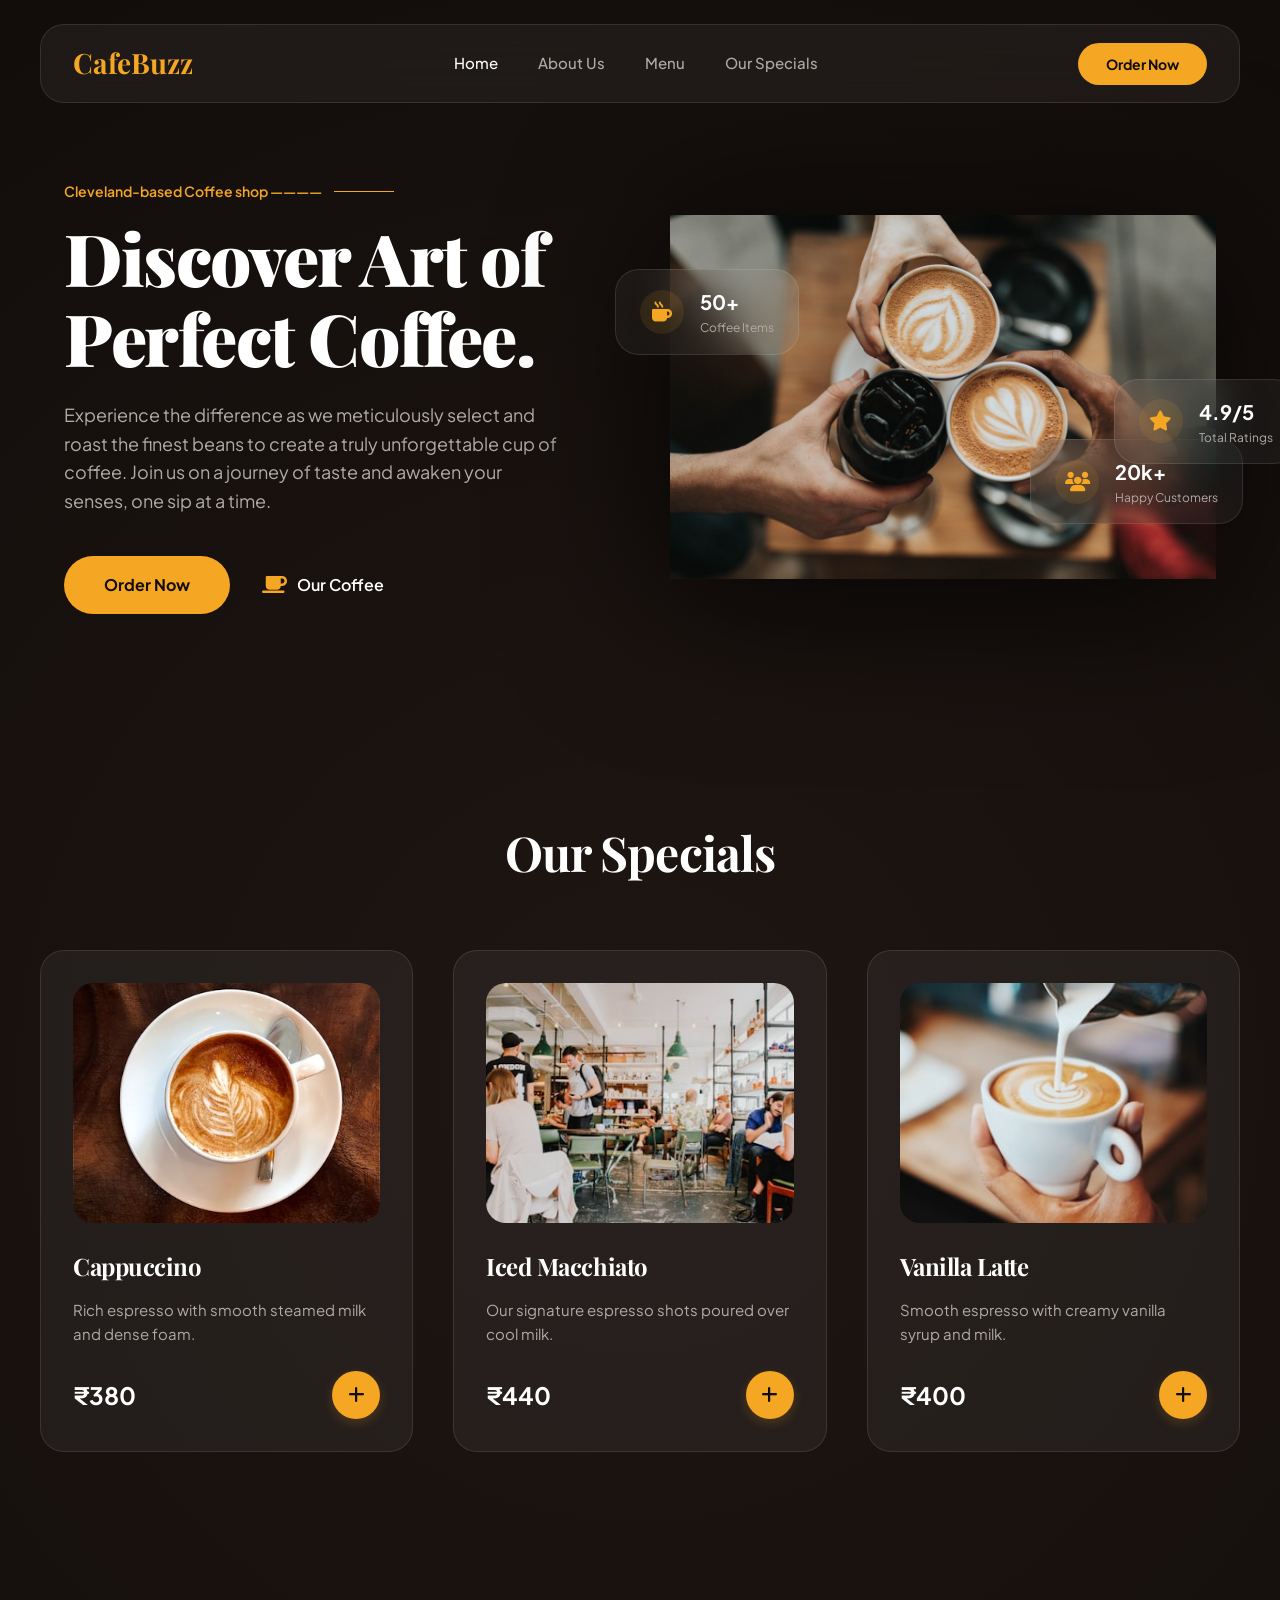
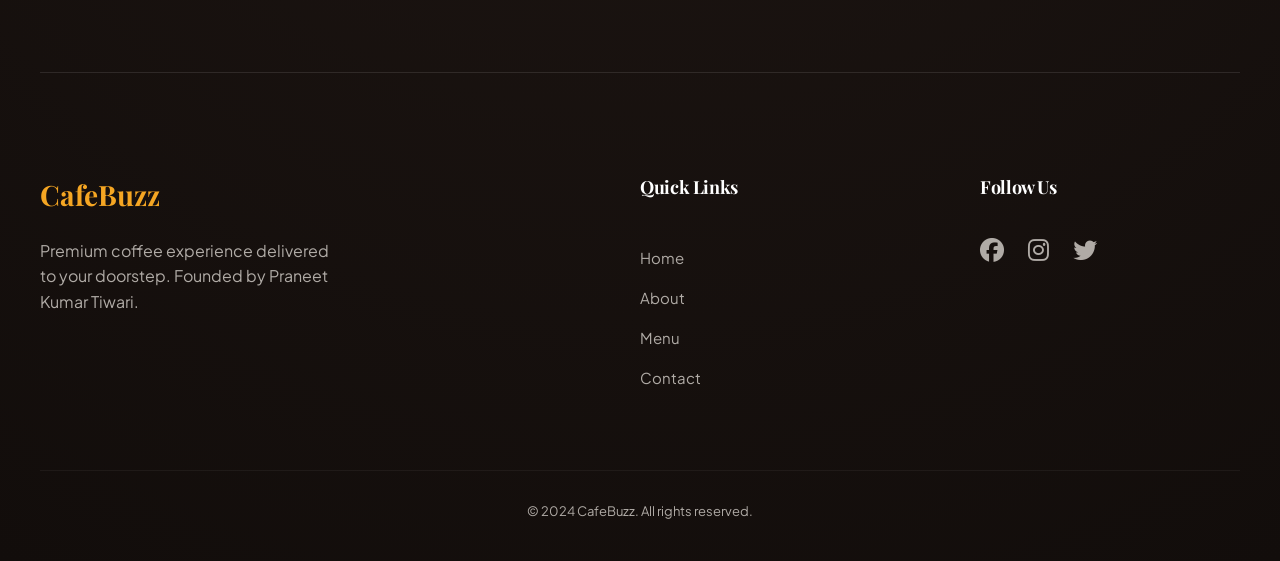
==== index.html @ 442a0c6e "Initial commit including UI, local assets, and detailed README" ====
<!DOCTYPE html>
<html lang="en">
<head>
    <meta charset="UTF-8">
    <meta name="viewport" content="width=device-width, initial-scale=1.0">
    <title>CafeBuzz | Brewed for Moments that Matter</title>
    <link rel="stylesheet" href="style.css">
    <!-- FontAwesome for Icons -->
    <link rel="stylesheet" href="https://cdnjs.cloudflare.com/ajax/libs/font-awesome/6.4.0/css/all.min.css">
</head>
<body>

    <nav class="navbar glass">
        <div class="nav-logo">CafeBuzz</div>
        <div class="nav-links">
            <a href="index.html" class="nav-link active">Home</a>
            <a href="about.html" class="nav-link">About Us</a>
            <a href="menu.html" class="nav-link">Menu</a>
            <a href="contact.html" class="nav-link">Our Specials</a>
        </div>
        <div class="nav-btns">
            <!-- <a href="#" class="btn-login">Login</a> -->
            <a href="contact.html" class="btn-signup">Order Now</a>
        </div>
    </nav>

    <main>
        <!-- Hero Section -->
        <section class="hero">
            <div class="container hero-container">
                <div class="hero-content">
                    <p class="hero-subtitle">Cleveland-based Coffee shop ————</p>
                    <h1 class="hero-title animate-fade-in">Discover Art of Perfect Coffee.</h1>
                    <p class="hero-description">Experience the difference as we meticulously select and roast the finest beans to create a truly unforgettable cup of coffee. Join us on a journey of taste and awaken your senses, one sip at a time.</p>
                    
                    <div class="hero-cta">
                        <a href="menu.html" class="btn-order">Order Now</a>
                        <a href="menu.html" class="btn-coffee-text">
                           <i class="fas fa-coffee"></i> Our Coffee
                        </a>
                    </div>
                </div>
                
                <div class="hero-image-container">
                    <img src="assets/hero.jpg" alt="Coffee Splash" class="hero-splash">
                    
                    <!-- Floating Stats Cards -->
                    <div class="stat-card glass car-1">
                        <div class="stat-icon"><i class="fas fa-mug-hot"></i></div>
                        <div class="stat-info">
                            <span class="stat-number">50+</span>
                            <span class="stat-label">Coffee Items</span>
                        </div>
                    </div>
                    
                    <div class="stat-card glass car-2">
                        <div class="stat-icon"><i class="fas fa-users"></i></div>
                        <div class="stat-info">
                            <span class="stat-number">20k+</span>
                            <span class="stat-label">Happy Customers</span>
                        </div>
                    </div>
                    
                    <div class="stat-card glass car-3">
                        <div class="stat-icon"><i class="fas fa-star"></i></div>
                        <div class="stat-info">
                            <span class="stat-number">4.9/5</span>
                            <span class="stat-label">Total Ratings</span>
                        </div>
                    </div>
                </div>
            </div>
        </section>
        
        <!-- Featured Menu / Specials -->
        <section class="specials container">
            <h2 class="section-title">Our Specials</h2>
            <div class="specials-grid">
                <!-- Special 1 -->
                <div class="special-card glass">
                    <div class="special-img">
                         <img src="assets/cappuccino.jpg" alt="Cappuccino">
                    </div>
                    <div class="special-details">
                        <h3>Cappuccino</h3>
                        <p>Rich espresso with smooth steamed milk and dense foam.</p>
                        <div class="special-footer">
                            <span class="price">₹380</span>
                            <button class="add-to-cart"><i class="fas fa-plus"></i></button>
                        </div>
                    </div>
                </div>
                <!-- Special 2 -->
                <div class="special-card glass">
                    <div class="special-img">
                         <img src="assets/macchiato.jpg" alt="Iced Macchiato">
                    </div>
                    <div class="special-details">
                        <h3>Iced Macchiato</h3>
                        <p>Our signature espresso shots poured over cool milk.</p>
                        <div class="special-footer">
                            <span class="price">₹440</span>
                            <button class="add-to-cart"><i class="fas fa-plus"></i></button>
                        </div>
                    </div>
                </div>
                <!-- Special 3 -->
                <div class="special-card glass">
                    <div class="special-img">
                         <img src="assets/latte.jpg" alt="Vanilla Latte">
                    </div>
                    <div class="special-details">
                        <h3>Vanilla Latte</h3>
                        <p>Smooth espresso with creamy vanilla syrup and milk.</p>
                        <div class="special-footer">
                            <span class="price">₹400</span>
                            <button class="add-to-cart"><i class="fas fa-plus"></i></button>
                        </div>
                    </div>
                </div>
            </div>
        </section>
    </main>

    <footer class="footer container">
        <div class="footer-grid">
            <div class="footer-brand">
                <div class="nav-logo">CafeBuzz</div>
                <p>Premium coffee experience delivered to your doorstep. Founded by Praneet Kumar Tiwari.</p>
            </div>
            <div class="footer-links">
                <h4>Quick Links</h4>
                <a href="index.html">Home</a>
                <a href="about.html">About</a>
                <a href="menu.html">Menu</a>
                <a href="contact.html">Contact</a>
            </div>
            <div class="footer-social">
                <h4>Follow Us</h4>
                <div class="social-icons">
                    <a href="#"><i class="fab fa-facebook"></i></a>
                    <a href="#"><i class="fab fa-instagram"></i></a>
                    <a href="#"><i class="fab fa-twitter"></i></a>
                </div>
            </div>
        </div>
        <div class="footer-bottom">
            <p>&copy; 2024 CafeBuzz. All rights reserved.</p>
        </div>
    </footer>

    <script src="script.js"></script>
</body>
</html>
---- style.css ----
@import url('https://fonts.googleapis.com/css2?family=Playfair+Display:wght@700;900&family=Plus+Jakarta+Sans:wght@300;400;500;600;700&display=swap');

:root {
    /* Colors - Inspired by Dribbble */
    --bg-color: #120D0B;
    --bg-gradient: radial-gradient(circle at center, #1E1613 0%, #120D0B 100%);
    --accent-color: #F5A623;
    --accent-hover: #E09512;
    --text-primary: #FFFFFF;
    --text-secondary: #B0ABA6;
    --glass-bg: rgba(255, 255, 255, 0.05);
    --glass-border: rgba(255, 255, 255, 0.1);
    --glass-blur: blur(24px);
    
    /* Typography */
    --font-heading: 'Playfair Display', serif;
    --font-body: 'Plus Jakarta Sans', sans-serif;
    
    /* Spacing & Radius */
    --radius-xl: 24px;
    --spacing-unit: 8px;
    --max-width: 1200px;
}

/* Reset */
* {
    margin: 0;
    padding: 0;
    box-sizing: border-box;
}

html {
    scroll-behavior: smooth;
}

body {
    background: var(--bg-color);
    background: var(--bg-gradient);
    color: var(--text-primary);
    font-family: var(--font-body);
    line-height: 1.6;
    overflow-x: hidden;
    min-height: 100vh;
}

h1, h2, h3, h4 {
    font-family: var(--font-heading);
    letter-spacing: -0.02em;
}

a {
    text-decoration: none;
    color: inherit;
    transition: all 0.3s ease;
}

button {
    cursor: pointer;
    border: none;
    outline: none;
    transition: all 0.3s ease;
}

/* Layout Utilities */
.container {
    max-width: var(--max-width);
    margin: 0 auto;
    padding: 0 24px;
}

.glass {
    background: var(--glass-bg);
    backdrop-filter: var(--glass-blur);
    -webkit-backdrop-filter: var(--glass-blur);
    border: 1px solid var(--glass-border);
    border-radius: var(--radius-xl);
}

.flex { display: flex; }
.align-center { align-items: center; }
.justify-between { justify-content: space-between; }
.grid { display: grid; }

/* Animations */
@keyframes fadeIn {
    from { opacity: 0; transform: translateY(20px); }
    to { opacity: 1; transform: translateY(0); }
}

@keyframes float {
    0%, 100% { transform: translateY(0); }
    50% { transform: translateY(-10px); }
}

.animate-fade-in {
    animation: fadeIn 0.8s ease-out forwards;
}

/* Navbar */
.navbar {
    position: fixed;
    top: 24px;
    left: 50%;
    transform: translateX(-50%);
    width: calc(100% - 48px);
    max-width: var(--max-width);
    padding: 16px 32px;
    z-index: 1000;
    display: flex;
    justify-content: space-between;
    align-items: center;
}

.nav-logo {
    font-family: var(--font-heading);
    font-size: 28px;
    font-weight: 700;
    color: var(--accent-color);
}

.nav-links {
    display: flex;
    gap: 40px;
}

.nav-link {
    font-size: 15px;
    font-weight: 500;
    color: var(--text-secondary);
}

.nav-link:hover, .nav-link.active {
    color: var(--text-primary);
}

.btn-signup {
    background: var(--accent-color);
    color: var(--bg-color);
    padding: 12px 28px;
    border-radius: 100px;
    font-weight: 700;
    font-size: 14px;
}

.btn-signup:hover {
    background: var(--accent-hover);
    transform: translateY(-2px);
    box-shadow: 0 8px 24px rgba(245, 166, 35, 0.3);
}

/* Hero Section */
.hero {
    padding-top: 180px;
    padding-bottom: 100px;
    position: relative;
}

.hero-container {
    display: grid;
    grid-template-columns: 1fr 1fr;
    gap: 60px;
    align-items: center;
}

.hero-subtitle {
    color: var(--accent-color);
    font-size: 14px;
    font-weight: 600;
    margin-bottom: 16px;
    display: flex;
    align-items: center;
    gap: 12px;
}

.hero-subtitle::after {
    content: '';
    width: 60px;
    height: 1px;
    background: var(--accent-color);
}

.hero-title {
    font-size: 72px;
    line-height: 1.1;
    margin-bottom: 24px;
    font-weight: 900;
}

.hero-description {
    color: var(--text-secondary);
    font-size: 18px;
    margin-bottom: 40px;
    max-width: 500px;
}

.hero-cta {
    display: flex;
    gap: 32px;
    align-items: center;
}

.btn-order {
    background: var(--accent-color);
    padding: 16px 40px;
    border-radius: 100px;
    color: var(--bg-color);
    font-weight: 700;
    font-size: 16px;
}

.btn-order:hover {
    background: var(--accent-hover);
    transform: scale(1.05);
}

.btn-coffee-text {
    font-weight: 600;
    color: var(--text-primary);
    display: flex;
    align-items: center;
    gap: 10px;
    font-size: 16px;
}

.btn-coffee-text i {
    color: var(--accent-color);
    font-size: 20px;
}

/* Hero Image & Cards */
.hero-image-container {
    position: relative;
    display: flex;
    justify-content: center;
}

.hero-splash {
    width: 100%;
    max-width: 550px;
    filter: drop-shadow(0 20px 80px rgba(0,0,0,0.8));
    animation: float 6s ease-in-out infinite;
}

.stat-card {
    position: absolute;
    padding: 16px 24px;
    display: flex;
    gap: 16px;
    align-items: center;
    width: fit-content;
    z-index: 10;
}

.stat-icon {
    font-size: 20px;
    color: var(--accent-color);
    background: rgba(245, 166, 35, 0.1);
    width: 44px;
    height: 44px;
    border-radius: 50%;
    display: flex;
    align-items: center;
    justify-content: center;
}

.stat-number {
    display: block;
    font-size: 20px;
    font-weight: 700;
}

.stat-label {
    display: block;
    font-size: 12px;
    color: var(--text-secondary);
    white-space: nowrap;
}

.car-1 { top: 15%; left: -10%; animation: float 4s ease-in-out infinite; }
.car-2 { bottom: 15%; right: -5%; animation: float 5s ease-in-out infinite 0.5s; }
.car-3 { top: 45%; right: -15%; animation: float 4.5s ease-in-out infinite 1s; }

/* Specials */
.specials {
    padding: 100px 0;
}

.section-title {
    font-size: 48px;
    margin-bottom: 60px;
    text-align: center;
}

.specials-grid {
    display: grid;
    grid-template-columns: repeat(auto-fit, minmax(320px, 1fr));
    gap: 40px;
}

.special-card {
    padding: 32px;
    transition: all 0.4s cubic-bezier(0.175, 0.885, 0.32, 1.275);
}

.special-card:hover {
    transform: translateY(-15px) scale(1.02);
    background: rgba(255, 255, 255, 0.08);
    border-color: rgba(245, 166, 35, 0.3);
}

.special-img {
    height: 240px;
    border-radius: 20px;
    overflow: hidden;
    margin-bottom: 24px;
}

.special-img img {
    width: 100%;
    height: 100%;
    object-fit: cover;
    transition: transform 0.6s ease;
}

.special-card:hover .special-img img {
    transform: scale(1.1);
}

.special-details h3 {
    font-size: 24px;
    margin-bottom: 12px;
}

.special-details p {
    color: var(--text-secondary);
    font-size: 15px;
    margin-bottom: 28px;
    height: 45px;
    overflow: hidden;
}

.special-footer {
    display: flex;
    justify-content: space-between;
    align-items: center;
}

.price {
    font-size: 24px;
    font-weight: 700;
}

.add-to-cart {
    background: var(--accent-color);
    color: var(--bg-color);
    width: 48px;
    height: 48px;
    border-radius: 50%;
    display: flex;
    align-items: center;
    justify-content: center;
    font-size: 18px;
    box-shadow: 0 4px 12px rgba(245, 166, 35, 0.2);
}

.add-to-cart:hover {
    transform: rotate(90deg);
    background: var(--accent-hover);
}

/* Footer */
.footer {
    padding: 100px 0 40px;
    border-top: 1px solid var(--glass-border);
    margin-top: 120px;
}

.footer-grid {
    display: grid;
    grid-template-columns: 2fr 1fr 1fr;
    gap: 80px;
}

.footer-brand .nav-logo {
    margin-bottom: 20px;
}

.footer-brand p {
    color: var(--text-secondary);
    max-width: 300px;
}

.footer h4 {
    font-size: 18px;
    margin-bottom: 28px;
    color: var(--text-primary);
}

.footer-links {
    display: flex;
    flex-direction: column;
    gap: 16px;
}

.footer-links a {
    color: var(--text-secondary);
    font-size: 15px;
}

.footer-links a:hover {
    color: var(--accent-color);
    padding-left: 5px;
}

.social-icons {
    display: flex;
    gap: 24px;
}

.social-icons a {
    font-size: 24px;
    color: var(--text-secondary);
}

.social-icons a:hover {
    color: var(--accent-color);
    transform: translateY(-5px);
}

.footer-bottom {
    margin-top: 80px;
    padding-top: 30px;
    text-align: center;
    color: var(--text-secondary);
    font-size: 13px;
    border-top: 1px solid rgba(255, 255, 255, 0.05);
}

/* Custom Scrollbar */
::-webkit-scrollbar {
    width: 8px;
}

::-webkit-scrollbar-track {
    background: var(--bg-color);
}

::-webkit-scrollbar-thumb {
    background: var(--glass-border);
    border-radius: 10px;
}

::-webkit-scrollbar-thumb:hover {
    background: var(--text-secondary);
}

/* Responsiveness */
@media (max-width: 992px) {
    .hero-container {
        grid-template-columns: 1fr;
        text-align: center;
        gap: 80px;
    }
    
    .hero-subtitle {
        justify-content: center;
    }
    
    .hero-description {
        margin: 0 auto 40px;
    }
    
    .hero-cta {
        justify-content: center;
    }
    
    .hero-title {
        font-size: 56px;
    }
}

@media (max-width: 768px) {
    .navbar {
        top: 0;
        width: 100%;
        border-radius: 0;
        padding: 20px;
    }
    
    .nav-links {
        display: none; /* Mobile menu needed */
    }
    
    .hero-title {
        font-size: 40px;
    }
    
    .stat-card {
        padding: 12px 16px;
    }
    
    .footer-grid {
        grid-template-columns: 1fr;
        gap: 40px;
    }
}
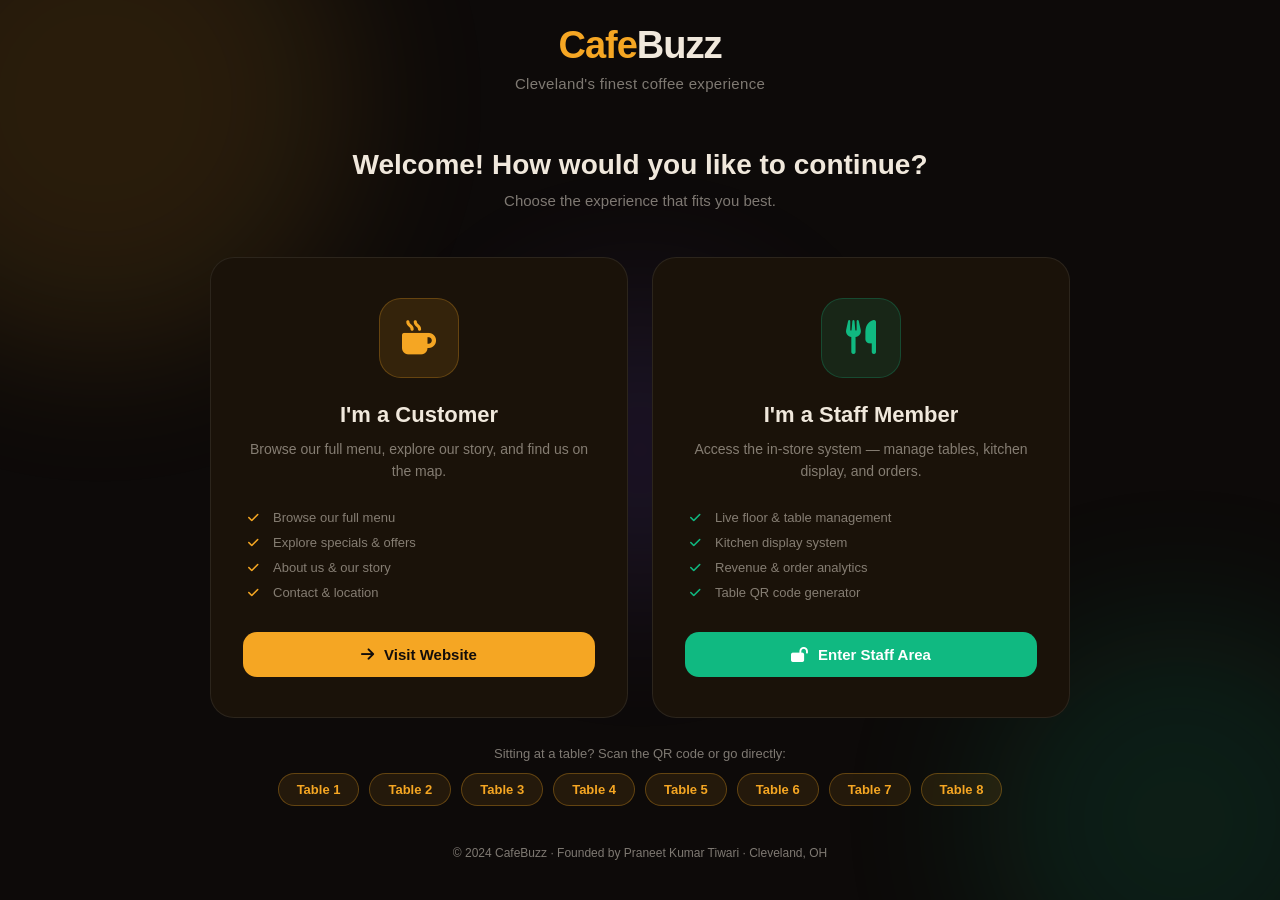
==== commit 6d571f42: "Made portal the new index and moved original index to home.html" ====
--- a/index.html
+++ b/index.html
@@ -1,154 +1,255 @@
 <!DOCTYPE html>
 <html lang="en">
 <head>
-    <meta charset="UTF-8">
-    <meta name="viewport" content="width=device-width, initial-scale=1.0">
-    <title>CafeBuzz | Brewed for Moments that Matter</title>
-    <link rel="stylesheet" href="style.css">
-    <!-- FontAwesome for Icons -->
-    <link rel="stylesheet" href="https://cdnjs.cloudflare.com/ajax/libs/font-awesome/6.4.0/css/all.min.css">
+  <meta charset="UTF-8">
+  <meta name="viewport" content="width=device-width, initial-scale=1.0">
+  <title>CafeBuzz | Welcome</title>
+  <link rel="stylesheet" href="https://cdnjs.cloudflare.com/ajax/libs/font-awesome/6.4.0/css/all.min.css">
+  <style>
+    @import url('https://fonts.googleapis.com/css2?family=Inter:wght@400;600;700;800;900&display=swap');
+    *, *::before, *::after { box-sizing: border-box; margin: 0; padding: 0; }
+
+    :root {
+      --bg:     #0d0a09;
+      --card:   #1a1209;
+      --accent: #F5A623;
+      --text:   #f0e8dc;
+      --muted:  rgba(240,232,220,0.5);
+      --green:  #10b981;
+      --border: rgba(255,255,255,0.08);
+    }
+
+    body {
+      font-family: 'Inter', sans-serif;
+      background: var(--bg);
+      color: var(--text);
+      min-height: 100vh;
+      display: flex;
+      flex-direction: column;
+      align-items: center;
+      justify-content: center;
+      padding: 24px;
+      overflow-x: hidden;
+      overflow-y: auto;
+      padding-bottom: 40px;
+    }
+
+    /* Animated background blobs */
+    .blob {
+      position: fixed;
+      border-radius: 50%;
+      filter: blur(80px);
+      opacity: 0.12;
+      animation: float 8s ease-in-out infinite;
+      pointer-events: none;
+      z-index: 0;
+    }
+    .blob-1 { width: 500px; height: 500px; background: #F5A623; top: -150px; left: -150px; animation-delay: 0s; }
+    .blob-2 { width: 400px; height: 400px; background: #10b981; bottom: -120px; right: -100px; animation-delay: 3s; }
+    .blob-3 { width: 300px; height: 300px; background: #8b5cf6; top: 50%; left: 50%; transform: translate(-50%,-50%); animation-delay: 5s; }
+    @keyframes float {
+      0%,100% { transform: translateY(0) scale(1); }
+      50%      { transform: translateY(-30px) scale(1.05); }
+    }
+
+    /* CONTENT */
+    .portal-wrap {
+      position: relative; z-index: 1;
+      display: flex; flex-direction: column;
+      align-items: center; text-align: center;
+      max-width: 860px; width: 100%;
+    }
+
+    .logo {
+      font-size: 38px; font-weight: 900;
+      color: var(--accent); letter-spacing: -1px;
+      margin-bottom: 8px;
+    }
+    .logo span { color: var(--text); }
+
+    .tagline {
+      font-size: 15px; color: var(--muted);
+      margin-bottom: 56px; letter-spacing: 0.3px;
+    }
+
+    .welcome-text {
+      font-size: 28px; font-weight: 800;
+      margin-bottom: 10px; line-height: 1.2;
+    }
+    .welcome-sub {
+      font-size: 15px; color: var(--muted);
+      margin-bottom: 48px;
+    }
+
+    /* CARDS */
+    .cards { display: grid; grid-template-columns: 1fr 1fr; gap: 24px; width: 100%; }
+
+    .portal-card {
+      background: var(--card);
+      border: 1px solid var(--border);
+      border-radius: 24px;
+      padding: 40px 32px;
+      cursor: pointer;
+      text-decoration: none;
+      color: var(--text);
+      transition: transform 0.3s, border-color 0.3s, box-shadow 0.3s;
+      display: flex; flex-direction: column; align-items: center;
+      position: relative; overflow: hidden;
+    }
+    .portal-card::before {
+      content: '';
+      position: absolute; inset: 0;
+      opacity: 0; transition: opacity 0.3s;
+    }
+    .portal-card.customer::before { background: radial-gradient(circle at top left, rgba(245,166,35,0.08), transparent 70%); }
+    .portal-card.staff::before    { background: radial-gradient(circle at top left, rgba(16,185,129,0.08), transparent 70%); }
+
+    .portal-card:hover { transform: translateY(-8px); }
+    .portal-card.customer:hover { border-color: rgba(245,166,35,0.6); box-shadow: 0 20px 60px rgba(245,166,35,0.12); }
+    .portal-card.staff:hover    { border-color: rgba(16,185,129,0.6);  box-shadow: 0 20px 60px rgba(16,185,129,0.12); }
+    .portal-card.customer:hover::before { opacity: 1; }
+    .portal-card.staff:hover::before    { opacity: 1; }
+
+    .card-icon {
+      width: 80px; height: 80px; border-radius: 22px;
+      display: flex; align-items: center; justify-content: center;
+      font-size: 34px; margin-bottom: 24px;
+      transition: transform 0.3s;
+    }
+    .portal-card:hover .card-icon { transform: scale(1.1) rotate(-5deg); }
+    .customer .card-icon { background: rgba(245,166,35,0.12); color: var(--accent); border: 1px solid rgba(245,166,35,0.25); }
+    .staff    .card-icon { background: rgba(16,185,129,0.12); color: var(--green);  border: 1px solid rgba(16,185,129,0.25); }
+
+    .card-title { font-size: 22px; font-weight: 800; margin-bottom: 10px; }
+    .card-desc  { font-size: 14px; color: var(--muted); line-height: 1.6; margin-bottom: 28px; }
+
+    .card-features {
+      list-style: none; text-align: left; width: 100%;
+      display: flex; flex-direction: column; gap: 10px;
+      margin-bottom: 32px;
+    }
+    .card-features li {
+      display: flex; align-items: center; gap: 10px;
+      font-size: 13px; color: var(--muted);
+    }
+    .card-features li i { font-size: 12px; width: 20px; text-align: center; }
+    .customer .card-features li i { color: var(--accent); }
+    .staff    .card-features li i { color: var(--green); }
+
+    .card-btn {
+      width: 100%; padding: 14px;
+      border: none; border-radius: 14px;
+      font-size: 15px; font-weight: 800;
+      cursor: pointer; transition: 0.25s;
+      display: flex; align-items: center; justify-content: center; gap: 10px;
+    }
+    .customer .card-btn { background: var(--accent); color: #120D0B; }
+    .customer .card-btn:hover { background: #e09520; }
+    .staff    .card-btn { background: var(--green); color: #fff; }
+    .staff    .card-btn:hover { background: #0da271; }
+
+    /* STAFF SUBMENU */
+    .staff-submenu {
+      display: none;
+      position: absolute; bottom: -160px; left: 0; right: 0;
+      background: #1f1a10;
+      border: 1px solid rgba(16,185,129,0.3);
+      border-radius: 16px;
+      padding: 16px;
+      z-index: 10;
+      flex-direction: column; gap: 8px;
+      box-shadow: 0 20px 60px rgba(0,0,0,0.5);
+    }
+    .staff-submenu.visible { display: flex; }
+    .sub-link {
+      display: flex; align-items: center; gap: 12px;
+      padding: 12px 16px; border-radius: 10px;
+      background: rgba(255,255,255,0.04);
+      text-decoration: none; color: var(--text);
+      font-size: 14px; font-weight: 600;
+      transition: 0.2s;
+    }
+    .sub-link:hover { background: rgba(16,185,129,0.1); color: var(--green); }
+    .sub-link i { width: 20px; text-align: center; color: var(--green); }
+
+    /* FOOTER */
+    .portal-footer {
+      margin-top: 40px; font-size: 12px; color: var(--muted);
+      position: relative; z-index: 1;
+    }
+
+    /* RESPONSIVE */
+    @media (max-width: 640px) {
+      .cards { grid-template-columns: 1fr; }
+      .welcome-text { font-size: 22px; }
+      .logo { font-size: 30px; }
+    }
+  </style>
 </head>
 <body>
 
-    <nav class="navbar glass">
-        <div class="nav-logo">CafeBuzz</div>
-        <div class="nav-links">
-            <a href="index.html" class="nav-link active">Home</a>
-            <a href="about.html" class="nav-link">About Us</a>
-            <a href="menu.html" class="nav-link">Menu</a>
-            <a href="contact.html" class="nav-link">Our Specials</a>
-        </div>
-        <div class="nav-btns">
-            <!-- <a href="#" class="btn-login">Login</a> -->
-            <a href="contact.html" class="btn-signup">Order Now</a>
-        </div>
-    </nav>
-
-    <main>
-        <!-- Hero Section -->
-        <section class="hero">
-            <div class="container hero-container">
-                <div class="hero-content">
-                    <p class="hero-subtitle">Cleveland-based Coffee shop ————</p>
-                    <h1 class="hero-title animate-fade-in">Discover Art of Perfect Coffee.</h1>
-                    <p class="hero-description">Experience the difference as we meticulously select and roast the finest beans to create a truly unforgettable cup of coffee. Join us on a journey of taste and awaken your senses, one sip at a time.</p>
-                    
-                    <div class="hero-cta">
-                        <a href="menu.html" class="btn-order">Order Now</a>
-                        <a href="menu.html" class="btn-coffee-text">
-                           <i class="fas fa-coffee"></i> Our Coffee
-                        </a>
-                    </div>
-                </div>
-                
-                <div class="hero-image-container">
-                    <img src="assets/hero.jpg" alt="Coffee Splash" class="hero-splash">
-                    
-                    <!-- Floating Stats Cards -->
-                    <div class="stat-card glass car-1">
-                        <div class="stat-icon"><i class="fas fa-mug-hot"></i></div>
-                        <div class="stat-info">
-                            <span class="stat-number">50+</span>
-                            <span class="stat-label">Coffee Items</span>
-                        </div>
-                    </div>
-                    
-                    <div class="stat-card glass car-2">
-                        <div class="stat-icon"><i class="fas fa-users"></i></div>
-                        <div class="stat-info">
-                            <span class="stat-number">20k+</span>
-                            <span class="stat-label">Happy Customers</span>
-                        </div>
-                    </div>
-                    
-                    <div class="stat-card glass car-3">
-                        <div class="stat-icon"><i class="fas fa-star"></i></div>
-                        <div class="stat-info">
-                            <span class="stat-number">4.9/5</span>
-                            <span class="stat-label">Total Ratings</span>
-                        </div>
-                    </div>
-                </div>
-            </div>
-        </section>
-        
-        <!-- Featured Menu / Specials -->
-        <section class="specials container">
-            <h2 class="section-title">Our Specials</h2>
-            <div class="specials-grid">
-                <!-- Special 1 -->
-                <div class="special-card glass">
-                    <div class="special-img">
-                         <img src="assets/cappuccino.jpg" alt="Cappuccino">
-                    </div>
-                    <div class="special-details">
-                        <h3>Cappuccino</h3>
-                        <p>Rich espresso with smooth steamed milk and dense foam.</p>
-                        <div class="special-footer">
-                            <span class="price">₹380</span>
-                            <button class="add-to-cart"><i class="fas fa-plus"></i></button>
-                        </div>
-                    </div>
-                </div>
-                <!-- Special 2 -->
-                <div class="special-card glass">
-                    <div class="special-img">
-                         <img src="assets/macchiato.jpg" alt="Iced Macchiato">
-                    </div>
-                    <div class="special-details">
-                        <h3>Iced Macchiato</h3>
-                        <p>Our signature espresso shots poured over cool milk.</p>
-                        <div class="special-footer">
-                            <span class="price">₹440</span>
-                            <button class="add-to-cart"><i class="fas fa-plus"></i></button>
-                        </div>
-                    </div>
-                </div>
-                <!-- Special 3 -->
-                <div class="special-card glass">
-                    <div class="special-img">
-                         <img src="assets/latte.jpg" alt="Vanilla Latte">
-                    </div>
-                    <div class="special-details">
-                        <h3>Vanilla Latte</h3>
-                        <p>Smooth espresso with creamy vanilla syrup and milk.</p>
-                        <div class="special-footer">
-                            <span class="price">₹400</span>
-                            <button class="add-to-cart"><i class="fas fa-plus"></i></button>
-                        </div>
-                    </div>
-                </div>
-            </div>
-        </section>
-    </main>
-
-    <footer class="footer container">
-        <div class="footer-grid">
-            <div class="footer-brand">
-                <div class="nav-logo">CafeBuzz</div>
-                <p>Premium coffee experience delivered to your doorstep. Founded by Praneet Kumar Tiwari.</p>
-            </div>
-            <div class="footer-links">
-                <h4>Quick Links</h4>
-                <a href="index.html">Home</a>
-                <a href="about.html">About</a>
-                <a href="menu.html">Menu</a>
-                <a href="contact.html">Contact</a>
-            </div>
-            <div class="footer-social">
-                <h4>Follow Us</h4>
-                <div class="social-icons">
-                    <a href="#"><i class="fab fa-facebook"></i></a>
-                    <a href="#"><i class="fab fa-instagram"></i></a>
-                    <a href="#"><i class="fab fa-twitter"></i></a>
-                </div>
-            </div>
-        </div>
-        <div class="footer-bottom">
-            <p>&copy; 2024 CafeBuzz. All rights reserved.</p>
-        </div>
-    </footer>
-
-    <script src="script.js"></script>
+<!-- BG BLOBS -->
+<div class="blob blob-1"></div>
+<div class="blob blob-2"></div>
+<div class="blob blob-3"></div>
+
+<div class="portal-wrap">
+
+  <div class="logo">Cafe<span>Buzz</span></div>
+  <p class="tagline">Cleveland's finest coffee experience</p>
+
+  <h1 class="welcome-text">Welcome! How would you like to continue?</h1>
+  <p class="welcome-sub">Choose the experience that fits you best.</p>
+
+  <div class="cards">
+
+    <!-- CUSTOMER CARD -->
+    <a href="home.html" class="portal-card customer">
+      <div class="card-icon"><i class="fas fa-mug-hot"></i></div>
+      <div class="card-title">I'm a Customer</div>
+      <p class="card-desc">Browse our full menu, explore our story, and find us on the map.</p>
+      <ul class="card-features">
+        <li><i class="fas fa-check"></i> Browse our full menu</li>
+        <li><i class="fas fa-check"></i> Explore specials & offers</li>
+        <li><i class="fas fa-check"></i> About us & our story</li>
+        <li><i class="fas fa-check"></i> Contact & location</li>
+      </ul>
+      <button class="card-btn"><i class="fas fa-arrow-right"></i> Visit Website</button>
+    </a>
+
+    <!-- STAFF CARD -->
+    <a href="admin.html" class="portal-card staff" id="staff-card">
+      <div class="card-icon"><i class="fas fa-utensils"></i></div>
+      <div class="card-title">I'm a Staff Member</div>
+      <p class="card-desc">Access the in-store system — manage tables, kitchen display, and orders.</p>
+      <ul class="card-features">
+        <li><i class="fas fa-check"></i> Live floor & table management</li>
+        <li><i class="fas fa-check"></i> Kitchen display system</li>
+        <li><i class="fas fa-check"></i> Revenue & order analytics</li>
+        <li><i class="fas fa-check"></i> Table QR code generator</li>
+      </ul>
+      <button class="card-btn" id="staff-btn"><i class="fas fa-lock-open"></i> Enter Staff Area</button>
+    </a>
+
+  </div>
+
+  <!-- DINE-IN SHORTCUT -->
+  <div style="margin-top:28px;z-index:1;position:relative;">
+    <p style="font-size:13px;color:var(--muted);margin-bottom:12px;">Sitting at a table? Scan the QR code or go directly:</p>
+    <div style="display:flex;gap:10px;flex-wrap:wrap;justify-content:center;">
+      <a href="table.html?table=1" style="padding:8px 18px;background:rgba(245,166,35,0.1);border:1px solid rgba(245,166,35,0.3);border-radius:50px;color:var(--accent);text-decoration:none;font-size:13px;font-weight:700;transition:0.2s;" onmouseover="this.style.background='rgba(245,166,35,0.2)'" onmouseout="this.style.background='rgba(245,166,35,0.1)'">Table 1</a>
+      <a href="table.html?table=2" style="padding:8px 18px;background:rgba(245,166,35,0.1);border:1px solid rgba(245,166,35,0.3);border-radius:50px;color:var(--accent);text-decoration:none;font-size:13px;font-weight:700;transition:0.2s;" onmouseover="this.style.background='rgba(245,166,35,0.2)'" onmouseout="this.style.background='rgba(245,166,35,0.1)'">Table 2</a>
+      <a href="table.html?table=3" style="padding:8px 18px;background:rgba(245,166,35,0.1);border:1px solid rgba(245,166,35,0.3);border-radius:50px;color:var(--accent);text-decoration:none;font-size:13px;font-weight:700;transition:0.2s;" onmouseover="this.style.background='rgba(245,166,35,0.2)'" onmouseout="this.style.background='rgba(245,166,35,0.1)'">Table 3</a>
+      <a href="table.html?table=4" style="padding:8px 18px;background:rgba(245,166,35,0.1);border:1px solid rgba(245,166,35,0.3);border-radius:50px;color:var(--accent);text-decoration:none;font-size:13px;font-weight:700;transition:0.2s;" onmouseover="this.style.background='rgba(245,166,35,0.2)'" onmouseout="this.style.background='rgba(245,166,35,0.1)'">Table 4</a>
+      <a href="table.html?table=5" style="padding:8px 18px;background:rgba(245,166,35,0.1);border:1px solid rgba(245,166,35,0.3);border-radius:50px;color:var(--accent);text-decoration:none;font-size:13px;font-weight:700;transition:0.2s;" onmouseover="this.style.background='rgba(245,166,35,0.2)'" onmouseout="this.style.background='rgba(245,166,35,0.1)'">Table 5</a>
+      <a href="table.html?table=6" style="padding:8px 18px;background:rgba(245,166,35,0.1);border:1px solid rgba(245,166,35,0.3);border-radius:50px;color:var(--accent);text-decoration:none;font-size:13px;font-weight:700;transition:0.2s;" onmouseover="this.style.background='rgba(245,166,35,0.2)'" onmouseout="this.style.background='rgba(245,166,35,0.1)'">Table 6</a>
+      <a href="table.html?table=7" style="padding:8px 18px;background:rgba(245,166,35,0.1);border:1px solid rgba(245,166,35,0.3);border-radius:50px;color:var(--accent);text-decoration:none;font-size:13px;font-weight:700;transition:0.2s;" onmouseover="this.style.background='rgba(245,166,35,0.2)'" onmouseout="this.style.background='rgba(245,166,35,0.1)'">Table 7</a>
+      <a href="table.html?table=8" style="padding:8px 18px;background:rgba(245,166,35,0.1);border:1px solid rgba(245,166,35,0.3);border-radius:50px;color:var(--accent);text-decoration:none;font-size:13px;font-weight:700;transition:0.2s;" onmouseover="this.style.background='rgba(245,166,35,0.2)'" onmouseout="this.style.background='rgba(245,166,35,0.1)'">Table 8</a>
+    </div>
+  </div>
+
+  <p class="portal-footer">© 2024 CafeBuzz · Founded by Praneet Kumar Tiwari · Cleveland, OH</p>
+</div>
+
 </body>
 </html>
